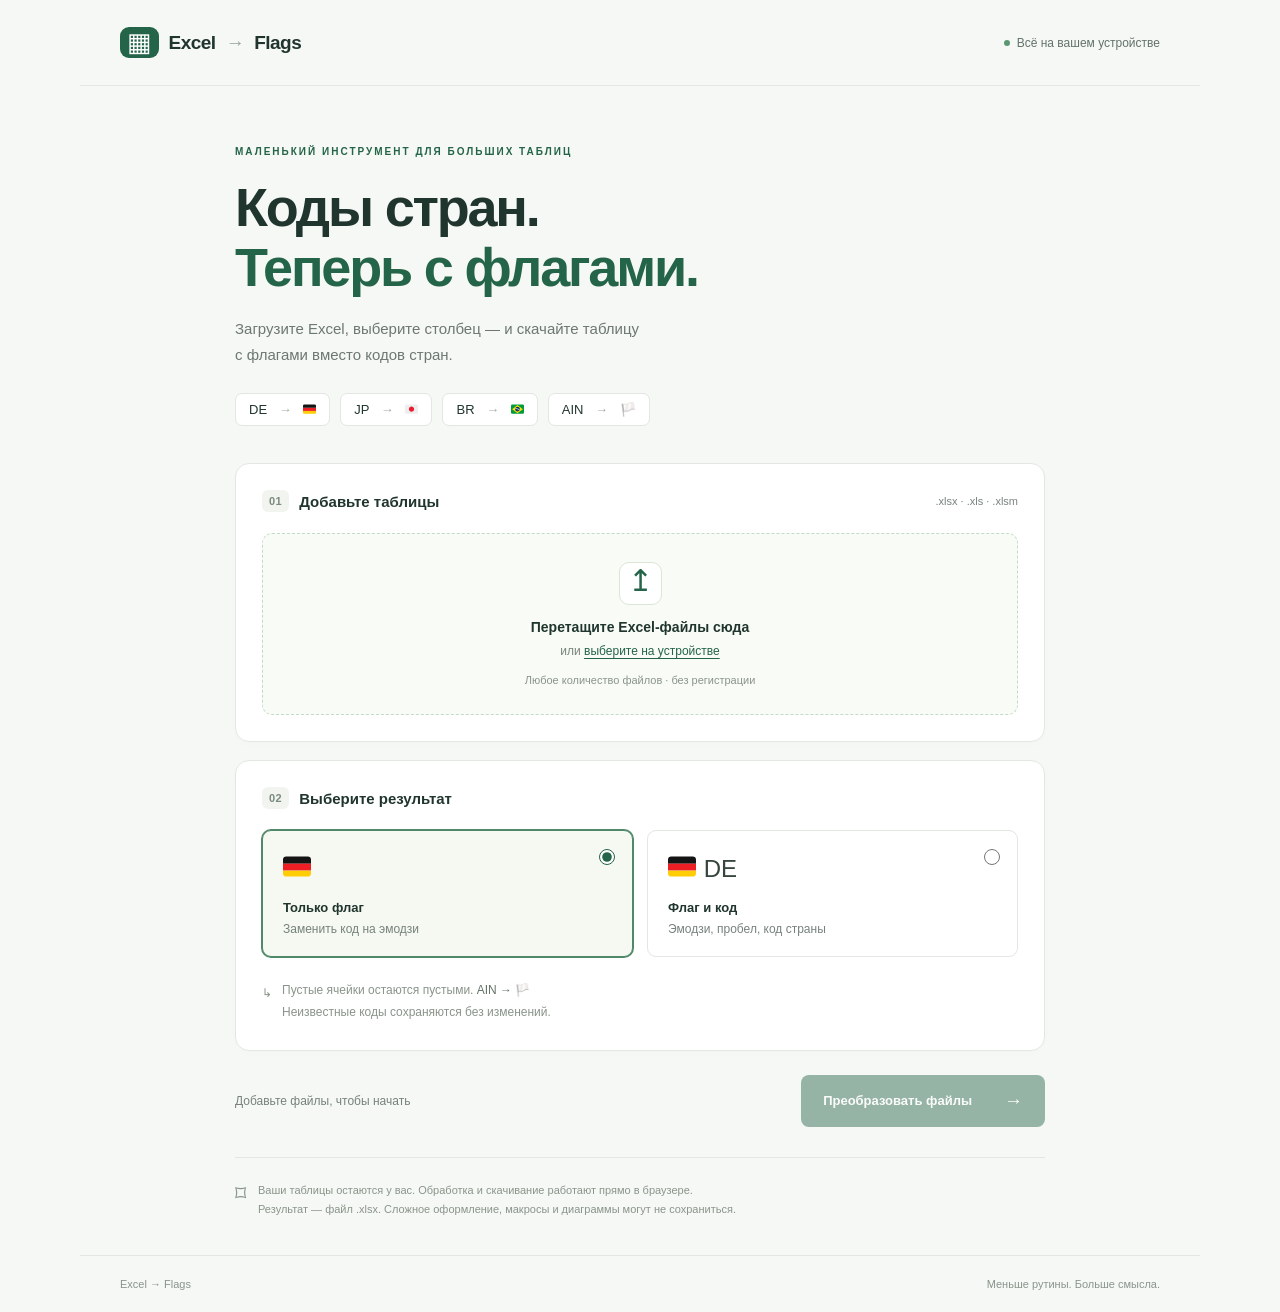
==== public/index.html @ 7eed3704 "Init" ====
<!doctype html>
<html lang="ru">
<head>
  <meta charset="utf-8">
  <meta name="viewport" content="width=device-width, initial-scale=1">
  <meta name="description" content="Замените коды стран на флаги в Excel. Бесплатно, прямо в браузере, без отправки файлов на сервер.">
  <title>Excel → Flags · Флаги в таблицах</title>
  <link rel="stylesheet" href="styles.css">
  <script defer src="vendor/xlsx.full.min.js"></script>
  <script defer src="vendor/jszip.min.js"></script>
  <script defer src="converter.js"></script>
  <script defer src="app.js"></script>
</head>
<body>
  <header class="topbar"><a class="brand" href="./"><span class="brand-icon">▦</span> Excel <span class="brand-arrow">→</span> Flags</a><span class="privacy"><span class="dot"></span> Всё на вашем устройстве</span></header>
  <main>
    <div class="intro"><div class="eyebrow">МАЛЕНЬКИЙ ИНСТРУМЕНТ ДЛЯ БОЛЬШИХ ТАБЛИЦ</div><h1>Коды стран.<br><span>Теперь с флагами.</span></h1><p>Загрузите Excel, выберите столбец — и скачайте таблицу<br class="desktop"> с флагами вместо кодов стран.</p><div class="examples"><span>DE <b>→</b> 🇩🇪</span><span>JP <b>→</b> 🇯🇵</span><span>BR <b>→</b> 🇧🇷</span><span>AIN <b>→</b> 🏳️</span></div></div>
    <section class="panel upload-panel" aria-labelledby="upload-title"><div class="section-heading"><h2 id="upload-title"><span class="step">01</span> Добавьте таблицы</h2><span class="muted">.xlsx · .xls · .xlsm</span></div><label class="dropzone" id="dropzone"><input id="file-input" type="file" multiple accept=".xlsx,.xls,.xlsm"><span class="upload-icon" aria-hidden="true">↥</span><strong>Перетащите Excel-файлы сюда</strong><span>или <span class="text-link">выберите на устройстве</span></span><small>Любое количество файлов · без регистрации</small></label><p id="notice" class="notice" role="status" aria-live="polite"></p><div id="files" class="files"></div></section>
    <section class="panel" aria-labelledby="format-title"><div class="section-heading"><h2 id="format-title"><span class="step">02</span> Выберите результат</h2></div><fieldset class="formats"><legend class="sr-only">Формат ячейки</legend><label class="format"><input type="radio" name="format" value="flag" checked><span class="format-body"><span class="format-example">🇩🇪</span><strong>Только флаг</strong><span>Заменить код на эмодзи</span></span></label><label class="format"><input type="radio" name="format" value="flag-code"><span class="format-body"><span class="format-example">🇩🇪 <span>DE</span></span><strong>Флаг и код</strong><span>Эмодзи, пробел, код страны</span></span></label></fieldset><div class="rules"><span>↳</span><p>Пустые ячейки остаются пустыми. <b>AIN → 🏳️</b><br>Неизвестные коды сохраняются без изменений.</p></div></section>
    <div class="action-row"><p id="summary">Добавьте файлы, чтобы начать</p><button class="primary" id="convert" disabled>Преобразовать файлы <span>→</span></button></div>
    <section id="results-panel" class="panel" hidden aria-labelledby="results-title"><div class="section-heading"><h2 id="results-title"><span class="step done">✓</span> Готово к скачиванию</h2><button id="download-all" class="secondary">Скачать всё ZIP</button></div><div id="results" aria-live="polite"></div></section>
    <aside class="footnote"><span aria-hidden="true">⌑</span><p>Ваши таблицы остаются у вас. Обработка и скачивание работают прямо в браузере.<br>Результат — файл .xlsx. Сложное оформление, макросы и диаграммы могут не сохраниться.</p></aside>
  </main><footer><span>Excel → Flags</span><span>Меньше рутины. Больше смысла.</span></footer>
</body>
</html>
---- public/styles.css ----
@font-face{font-family:"Country Flags";src:url("vendor/TwemojiCountryFlags.woff2") format("woff2");font-display:swap;unicode-range:U+1F1E6-1F1FF;}
:root{font-family:"Country Flags",Inter,"Segoe UI",Arial,sans-serif;color:#20352e;background:#f6f8f5;font-synthesis:none;--green:#246448;--muted:#77827c;--line:#e2e7e1}*{box-sizing:border-box}body{margin:0}button,input,select{font:inherit}button,a,input,select{touch-action:manipulation}button{cursor:pointer}button:disabled{cursor:not-allowed;opacity:.45}a{color:inherit;text-decoration:none}.topbar{max-width:1120px;margin:auto;padding:27px 40px;display:flex;align-items:center;justify-content:space-between;border-bottom:1px solid var(--line)}.brand{font-weight:750;letter-spacing:-.5px;font-size:19px;display:flex;align-items:center;gap:10px}.brand-icon{background:var(--green);color:white;border-radius:9px;font-size:26px;padding:0 7px}.brand-arrow{color:#98a59b;font-weight:400}.privacy{font-size:12px;color:#637369;display:flex;gap:7px;align-items:center}.dot{width:6px;height:6px;background:#5b9772;border-radius:50%}main{width:min(810px,100% - 40px);margin:auto}.intro{padding:60px 0 37px}.eyebrow{font-size:10px;letter-spacing:2px;font-weight:700;color:var(--green)}h1{font-size:54px;line-height:1.12;letter-spacing:-2.2px;font-weight:650;margin:20px 0 18px}h1 span{color:var(--green)}.intro p{color:#6c7870;font-size:15px;line-height:1.75}.examples{display:flex;gap:10px;margin-top:25px}.examples>span{background:#fff;border:1px solid var(--line);padding:8px 13px;border-radius:7px;font-family:"Country Flags","Segoe UI Emoji","Apple Color Emoji",sans-serif;font-size:13px}.examples b{color:#a2ada5;margin:0 8px;font-weight:400}.panel{background:#fff;border:1px solid var(--line);border-radius:14px;padding:26px;margin-bottom:18px;box-shadow:0 3px 12px #20352e03}.section-heading{display:flex;justify-content:space-between;align-items:center;gap:12px;margin-bottom:21px}h2{display:flex;align-items:center;gap:10px;font-size:15px;margin:0;font-weight:650}.step{color:#7b8b80;background:#f1f4ef;border-radius:6px;padding:5px 7px;font-size:11px;letter-spacing:.5px}.muted{font-size:11px;color:var(--muted)}.dropzone{position:relative;display:flex;align-items:center;flex-direction:column;gap:9px;padding:28px 16px;border:1.5px dashed #c7d8c9;border-radius:10px;background:#f8fbf6;cursor:pointer;transition:.15s}.dropzone:hover,.dropzone.dragover{background:#eef6ea;border-color:var(--green)}.dropzone:focus-within{outline:2px solid var(--green);outline-offset:3px}.dropzone input{position:absolute;opacity:0;width:1px;height:1px}.upload-icon{font-size:30px;color:var(--green);border:1px solid #dce6d7;background:#fff;border-radius:10px;width:43px;height:43px;text-align:center;margin-bottom:5px}.dropzone strong{font-size:14px}.dropzone>span:not(.upload-icon){font-size:12px;color:#7a857c}.text-link{color:var(--green);text-decoration:underline;text-underline-offset:3px}.dropzone small{font-size:11px;color:#8b948d;margin-top:7px}.notice:empty{display:none}.notice{font-size:13px;color:#85612c;line-height:1.5;white-space:pre-line}.formats{display:grid;grid-template-columns:1fr 1fr;gap:14px;border:0;padding:0;margin:0}.format{position:relative;cursor:pointer}.format input{position:absolute;right:15px;top:16px;accent-color:var(--green);width:16px;height:16px}.format-body{border:1px solid var(--line);border-radius:9px;padding:20px;display:flex;flex-direction:column;gap:7px}.format input:checked+.format-body{border-color:#50886a;background:#f5f9f2;box-shadow:0 0 0 1px #50886a}.format input:focus-visible+.format-body{outline:2px solid var(--green);outline-offset:3px}.format-example{font-family:"Country Flags","Segoe UI Emoji","Apple Color Emoji",sans-serif;font-size:28px;min-height:37px;margin-bottom:5px}.format-example span{font-family:"Segoe UI",sans-serif;font-size:24px;color:#36463c}.format-body strong{font-size:13px}.format-body>span:last-child{font-size:12px;color:var(--muted)}.rules{display:flex;gap:10px;color:#89948a;font-size:12px;line-height:1.8;margin-top:15px}.rules>span{padding-top:11px}.rules p{margin:8px 0 0}.rules b{color:#657369;font-weight:500}.action-row{display:flex;justify-content:space-between;align-items:center;margin:24px 0 30px;gap:15px}.action-row p{font-size:12px;color:var(--muted)}.primary{border:0;background:var(--green);color:#fff;padding:15px 22px;border-radius:8px;font-size:13px;font-weight:600;display:flex;gap:32px;align-items:center}.primary:hover:not(:disabled){background:#194e36}.primary span{font-size:19px}.secondary{border:1px solid #d3ddd3;background:#fff;color:var(--green);padding:9px 12px;border-radius:7px;font-size:12px}.secondary:hover{background:#f1f6ef}.files:empty{display:none}.file-card{border-top:1px solid var(--line);padding-top:18px;margin-top:18px}.file-heading{display:flex;gap:10px;align-items:center;margin-bottom:15px}.file-heading strong{font-size:13px;overflow-wrap:anywhere;flex:1}.file-heading small{font-size:11px;color:var(--muted)}.remove{border:0;background:transparent;color:#8b7973;font-size:20px;padding:0 7px}.file-options{display:grid;grid-template-columns:1fr 1fr;gap:14px}.field{font-size:11px;color:#718074;display:flex;flex-direction:column;gap:7px}select{width:100%;min-width:0;background:#fafbf9;color:#344d3e;border:1px solid #dbe3d8;padding:9px;border-radius:6px;font-size:12px}.header-option{display:flex;align-items:center;gap:7px;font-size:12px;margin-top:14px;color:#627365}.header-option input{accent-color:var(--green)}.preview{margin-top:13px;color:#7a857c;font-size:12px;line-height:1.7;overflow-wrap:anywhere}.preview b{font-weight:500;color:#344d3e}.result-row{padding:15px 0;border-top:1px solid var(--line);display:flex;align-items:center;gap:15px}.result-details{flex:1;min-width:0}.result-details strong{display:block;font-size:13px;overflow-wrap:anywhere}.result-details small{display:block;font-size:11px;color:#78857a;margin-top:7px;line-height:1.6;white-space:pre-line}.result-details .warning{color:#957036}.footnote{display:flex;gap:12px;align-items:flex-start;border-top:1px solid var(--line);padding:23px 0 35px;color:#8a948b}.footnote>span{font-size:22px}.footnote p{font-size:11px;line-height:1.8;margin:0}footer{max-width:1120px;margin:auto;padding:22px 40px;border-top:1px solid var(--line);display:flex;justify-content:space-between;font-size:11px;color:#8a948b}.sr-only{position:absolute;width:1px;height:1px;overflow:hidden;clip:rect(0,0,0,0)}:focus-visible{outline:2px solid #3c8059;outline-offset:3px}[hidden]{display:none!important}@media(max-width:600px){.topbar{padding:20px}.privacy{font-size:0}.privacy .dot{width:8px;height:8px}.intro{padding-top:38px}h1{font-size:43px}.eyebrow{font-size:8px;letter-spacing:1.5px}.panel{padding:18px}.section-heading>.muted{font-size:9px}.formats{gap:10px}.format-body{padding:16px 12px}.format-body>span:last-child{font-size:11px}.examples{gap:5px;flex-wrap:wrap}.examples>span{padding:7px 10px}.action-row{align-items:stretch;flex-direction:column}.primary{justify-content:center}.action-row p{margin:0}.file-options{grid-template-columns:1fr}.result-row{flex-wrap:wrap}footer{padding:20px;font-size:10px}.desktop{display:none}}
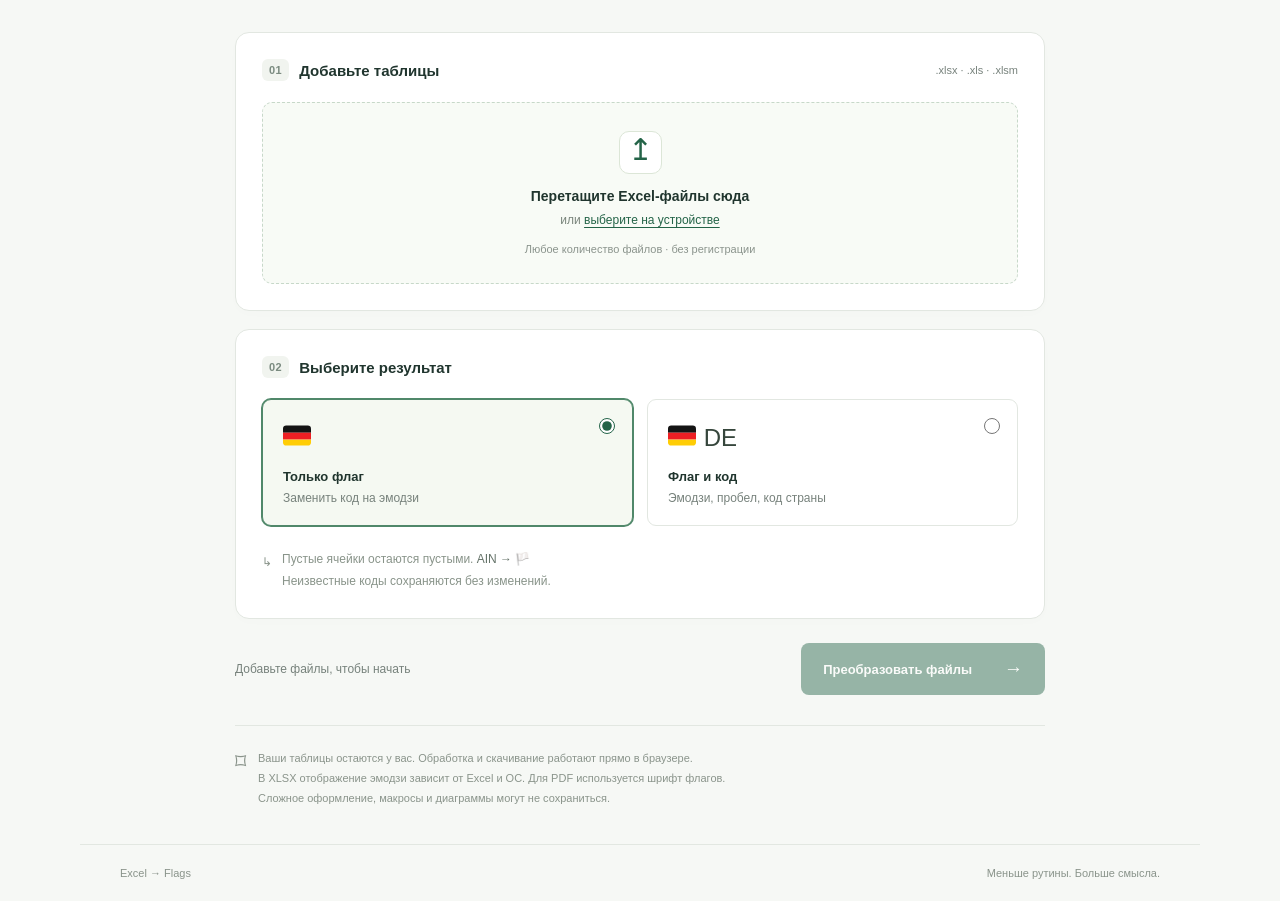
==== commit 25113727: "Small changes" ====
--- a/public/index.html
+++ b/public/index.html
@@ -9,17 +9,16 @@
   <script defer src="vendor/xlsx.full.min.js"></script>
   <script defer src="vendor/jszip.min.js"></script>
   <script defer src="converter.js"></script>
+  <script defer src="pdf-export.js"></script>
   <script defer src="app.js"></script>
 </head>
 <body>
-  <header class="topbar"><a class="brand" href="./"><span class="brand-icon">▦</span> Excel <span class="brand-arrow">→</span> Flags</a><span class="privacy"><span class="dot"></span> Всё на вашем устройстве</span></header>
   <main>
-    <div class="intro"><div class="eyebrow">МАЛЕНЬКИЙ ИНСТРУМЕНТ ДЛЯ БОЛЬШИХ ТАБЛИЦ</div><h1>Коды стран.<br><span>Теперь с флагами.</span></h1><p>Загрузите Excel, выберите столбец — и скачайте таблицу<br class="desktop"> с флагами вместо кодов стран.</p><div class="examples"><span>DE <b>→</b> 🇩🇪</span><span>JP <b>→</b> 🇯🇵</span><span>BR <b>→</b> 🇧🇷</span><span>AIN <b>→</b> 🏳️</span></div></div>
     <section class="panel upload-panel" aria-labelledby="upload-title"><div class="section-heading"><h2 id="upload-title"><span class="step">01</span> Добавьте таблицы</h2><span class="muted">.xlsx · .xls · .xlsm</span></div><label class="dropzone" id="dropzone"><input id="file-input" type="file" multiple accept=".xlsx,.xls,.xlsm"><span class="upload-icon" aria-hidden="true">↥</span><strong>Перетащите Excel-файлы сюда</strong><span>или <span class="text-link">выберите на устройстве</span></span><small>Любое количество файлов · без регистрации</small></label><p id="notice" class="notice" role="status" aria-live="polite"></p><div id="files" class="files"></div></section>
     <section class="panel" aria-labelledby="format-title"><div class="section-heading"><h2 id="format-title"><span class="step">02</span> Выберите результат</h2></div><fieldset class="formats"><legend class="sr-only">Формат ячейки</legend><label class="format"><input type="radio" name="format" value="flag" checked><span class="format-body"><span class="format-example">🇩🇪</span><strong>Только флаг</strong><span>Заменить код на эмодзи</span></span></label><label class="format"><input type="radio" name="format" value="flag-code"><span class="format-body"><span class="format-example">🇩🇪 <span>DE</span></span><strong>Флаг и код</strong><span>Эмодзи, пробел, код страны</span></span></label></fieldset><div class="rules"><span>↳</span><p>Пустые ячейки остаются пустыми. <b>AIN → 🏳️</b><br>Неизвестные коды сохраняются без изменений.</p></div></section>
     <div class="action-row"><p id="summary">Добавьте файлы, чтобы начать</p><button class="primary" id="convert" disabled>Преобразовать файлы <span>→</span></button></div>
-    <section id="results-panel" class="panel" hidden aria-labelledby="results-title"><div class="section-heading"><h2 id="results-title"><span class="step done">✓</span> Готово к скачиванию</h2><button id="download-all" class="secondary">Скачать всё ZIP</button></div><div id="results" aria-live="polite"></div></section>
-    <aside class="footnote"><span aria-hidden="true">⌑</span><p>Ваши таблицы остаются у вас. Обработка и скачивание работают прямо в браузере.<br>Результат — файл .xlsx. Сложное оформление, макросы и диаграммы могут не сохраниться.</p></aside>
+    <section id="results-panel" class="panel" hidden aria-labelledby="results-title"><div class="section-heading"><h2 id="results-title"><span class="step done">✓</span> Готово к скачиванию</h2><button id="download-all" class="secondary">Скачать всё ZIP</button></div><p class="pdf-help">PDF: нажмите «Сохранить PDF», затем выберите «Сохранить как PDF» в окне печати. Экспортируется выбранный лист с эмодзи-флагами.</p><div id="results" aria-live="polite"></div></section>
+    <aside class="footnote"><span aria-hidden="true">⌑</span><p>Ваши таблицы остаются у вас. Обработка и скачивание работают прямо в браузере.<br>В XLSX отображение эмодзи зависит от Excel и ОС. Для PDF используется шрифт флагов.<br>Сложное оформление, макросы и диаграммы могут не сохраниться.</p></aside>
   </main><footer><span>Excel → Flags</span><span>Меньше рутины. Больше смысла.</span></footer>
 </body>
 </html>
--- a/public/styles.css
+++ b/public/styles.css
@@ -1,2 +1,4 @@
 @font-face{font-family:"Country Flags";src:url("vendor/TwemojiCountryFlags.woff2") format("woff2");font-display:swap;unicode-range:U+1F1E6-1F1FF;}
 :root{font-family:"Country Flags",Inter,"Segoe UI",Arial,sans-serif;color:#20352e;background:#f6f8f5;font-synthesis:none;--green:#246448;--muted:#77827c;--line:#e2e7e1}*{box-sizing:border-box}body{margin:0}button,input,select{font:inherit}button,a,input,select{touch-action:manipulation}button{cursor:pointer}button:disabled{cursor:not-allowed;opacity:.45}a{color:inherit;text-decoration:none}.topbar{max-width:1120px;margin:auto;padding:27px 40px;display:flex;align-items:center;justify-content:space-between;border-bottom:1px solid var(--line)}.brand{font-weight:750;letter-spacing:-.5px;font-size:19px;display:flex;align-items:center;gap:10px}.brand-icon{background:var(--green);color:white;border-radius:9px;font-size:26px;padding:0 7px}.brand-arrow{color:#98a59b;font-weight:400}.privacy{font-size:12px;color:#637369;display:flex;gap:7px;align-items:center}.dot{width:6px;height:6px;background:#5b9772;border-radius:50%}main{width:min(810px,100% - 40px);margin:auto}.intro{padding:60px 0 37px}.eyebrow{font-size:10px;letter-spacing:2px;font-weight:700;color:var(--green)}h1{font-size:54px;line-height:1.12;letter-spacing:-2.2px;font-weight:650;margin:20px 0 18px}h1 span{color:var(--green)}.intro p{color:#6c7870;font-size:15px;line-height:1.75}.examples{display:flex;gap:10px;margin-top:25px}.examples>span{background:#fff;border:1px solid var(--line);padding:8px 13px;border-radius:7px;font-family:"Country Flags","Segoe UI Emoji","Apple Color Emoji",sans-serif;font-size:13px}.examples b{color:#a2ada5;margin:0 8px;font-weight:400}.panel{background:#fff;border:1px solid var(--line);border-radius:14px;padding:26px;margin-bottom:18px;box-shadow:0 3px 12px #20352e03}.section-heading{display:flex;justify-content:space-between;align-items:center;gap:12px;margin-bottom:21px}h2{display:flex;align-items:center;gap:10px;font-size:15px;margin:0;font-weight:650}.step{color:#7b8b80;background:#f1f4ef;border-radius:6px;padding:5px 7px;font-size:11px;letter-spacing:.5px}.muted{font-size:11px;color:var(--muted)}.dropzone{position:relative;display:flex;align-items:center;flex-direction:column;gap:9px;padding:28px 16px;border:1.5px dashed #c7d8c9;border-radius:10px;background:#f8fbf6;cursor:pointer;transition:.15s}.dropzone:hover,.dropzone.dragover{background:#eef6ea;border-color:var(--green)}.dropzone:focus-within{outline:2px solid var(--green);outline-offset:3px}.dropzone input{position:absolute;opacity:0;width:1px;height:1px}.upload-icon{font-size:30px;color:var(--green);border:1px solid #dce6d7;background:#fff;border-radius:10px;width:43px;height:43px;text-align:center;margin-bottom:5px}.dropzone strong{font-size:14px}.dropzone>span:not(.upload-icon){font-size:12px;color:#7a857c}.text-link{color:var(--green);text-decoration:underline;text-underline-offset:3px}.dropzone small{font-size:11px;color:#8b948d;margin-top:7px}.notice:empty{display:none}.notice{font-size:13px;color:#85612c;line-height:1.5;white-space:pre-line}.formats{display:grid;grid-template-columns:1fr 1fr;gap:14px;border:0;padding:0;margin:0}.format{position:relative;cursor:pointer}.format input{position:absolute;right:15px;top:16px;accent-color:var(--green);width:16px;height:16px}.format-body{border:1px solid var(--line);border-radius:9px;padding:20px;display:flex;flex-direction:column;gap:7px}.format input:checked+.format-body{border-color:#50886a;background:#f5f9f2;box-shadow:0 0 0 1px #50886a}.format input:focus-visible+.format-body{outline:2px solid var(--green);outline-offset:3px}.format-example{font-family:"Country Flags","Segoe UI Emoji","Apple Color Emoji",sans-serif;font-size:28px;min-height:37px;margin-bottom:5px}.format-example span{font-family:"Segoe UI",sans-serif;font-size:24px;color:#36463c}.format-body strong{font-size:13px}.format-body>span:last-child{font-size:12px;color:var(--muted)}.rules{display:flex;gap:10px;color:#89948a;font-size:12px;line-height:1.8;margin-top:15px}.rules>span{padding-top:11px}.rules p{margin:8px 0 0}.rules b{color:#657369;font-weight:500}.action-row{display:flex;justify-content:space-between;align-items:center;margin:24px 0 30px;gap:15px}.action-row p{font-size:12px;color:var(--muted)}.primary{border:0;background:var(--green);color:#fff;padding:15px 22px;border-radius:8px;font-size:13px;font-weight:600;display:flex;gap:32px;align-items:center}.primary:hover:not(:disabled){background:#194e36}.primary span{font-size:19px}.secondary{border:1px solid #d3ddd3;background:#fff;color:var(--green);padding:9px 12px;border-radius:7px;font-size:12px}.secondary:hover{background:#f1f6ef}.files:empty{display:none}.file-card{border-top:1px solid var(--line);padding-top:18px;margin-top:18px}.file-heading{display:flex;gap:10px;align-items:center;margin-bottom:15px}.file-heading strong{font-size:13px;overflow-wrap:anywhere;flex:1}.file-heading small{font-size:11px;color:var(--muted)}.remove{border:0;background:transparent;color:#8b7973;font-size:20px;padding:0 7px}.file-options{display:grid;grid-template-columns:1fr 1fr;gap:14px}.field{font-size:11px;color:#718074;display:flex;flex-direction:column;gap:7px}select{width:100%;min-width:0;background:#fafbf9;color:#344d3e;border:1px solid #dbe3d8;padding:9px;border-radius:6px;font-size:12px}.header-option{display:flex;align-items:center;gap:7px;font-size:12px;margin-top:14px;color:#627365}.header-option input{accent-color:var(--green)}.preview{margin-top:13px;color:#7a857c;font-size:12px;line-height:1.7;overflow-wrap:anywhere}.preview b{font-weight:500;color:#344d3e}.result-row{padding:15px 0;border-top:1px solid var(--line);display:flex;align-items:center;gap:15px}.result-details{flex:1;min-width:0}.result-details strong{display:block;font-size:13px;overflow-wrap:anywhere}.result-details small{display:block;font-size:11px;color:#78857a;margin-top:7px;line-height:1.6;white-space:pre-line}.result-details .warning{color:#957036}.footnote{display:flex;gap:12px;align-items:flex-start;border-top:1px solid var(--line);padding:23px 0 35px;color:#8a948b}.footnote>span{font-size:22px}.footnote p{font-size:11px;line-height:1.8;margin:0}footer{max-width:1120px;margin:auto;padding:22px 40px;border-top:1px solid var(--line);display:flex;justify-content:space-between;font-size:11px;color:#8a948b}.sr-only{position:absolute;width:1px;height:1px;overflow:hidden;clip:rect(0,0,0,0)}:focus-visible{outline:2px solid #3c8059;outline-offset:3px}[hidden]{display:none!important}@media(max-width:600px){.topbar{padding:20px}.privacy{font-size:0}.privacy .dot{width:8px;height:8px}.intro{padding-top:38px}h1{font-size:43px}.eyebrow{font-size:8px;letter-spacing:1.5px}.panel{padding:18px}.section-heading>.muted{font-size:9px}.formats{gap:10px}.format-body{padding:16px 12px}.format-body>span:last-child{font-size:11px}.examples{gap:5px;flex-wrap:wrap}.examples>span{padding:7px 10px}.action-row{align-items:stretch;flex-direction:column}.primary{justify-content:center}.action-row p{margin:0}.file-options{grid-template-columns:1fr}.result-row{flex-wrap:wrap}footer{padding:20px;font-size:10px}.desktop{display:none}}
+
+main{padding-top:32px}.pdf-help{font-size:12px;line-height:1.7;color:#718074;margin:0 0 18px}.result-actions{display:flex;flex-wrap:wrap;gap:8px}.result-actions .secondary{white-space:nowrap}@media(max-width:600px){main{padding-top:20px}.result-details{flex-basis:100%}.result-actions{width:100%}.result-actions .secondary{flex:1}.section-heading{flex-wrap:wrap}}
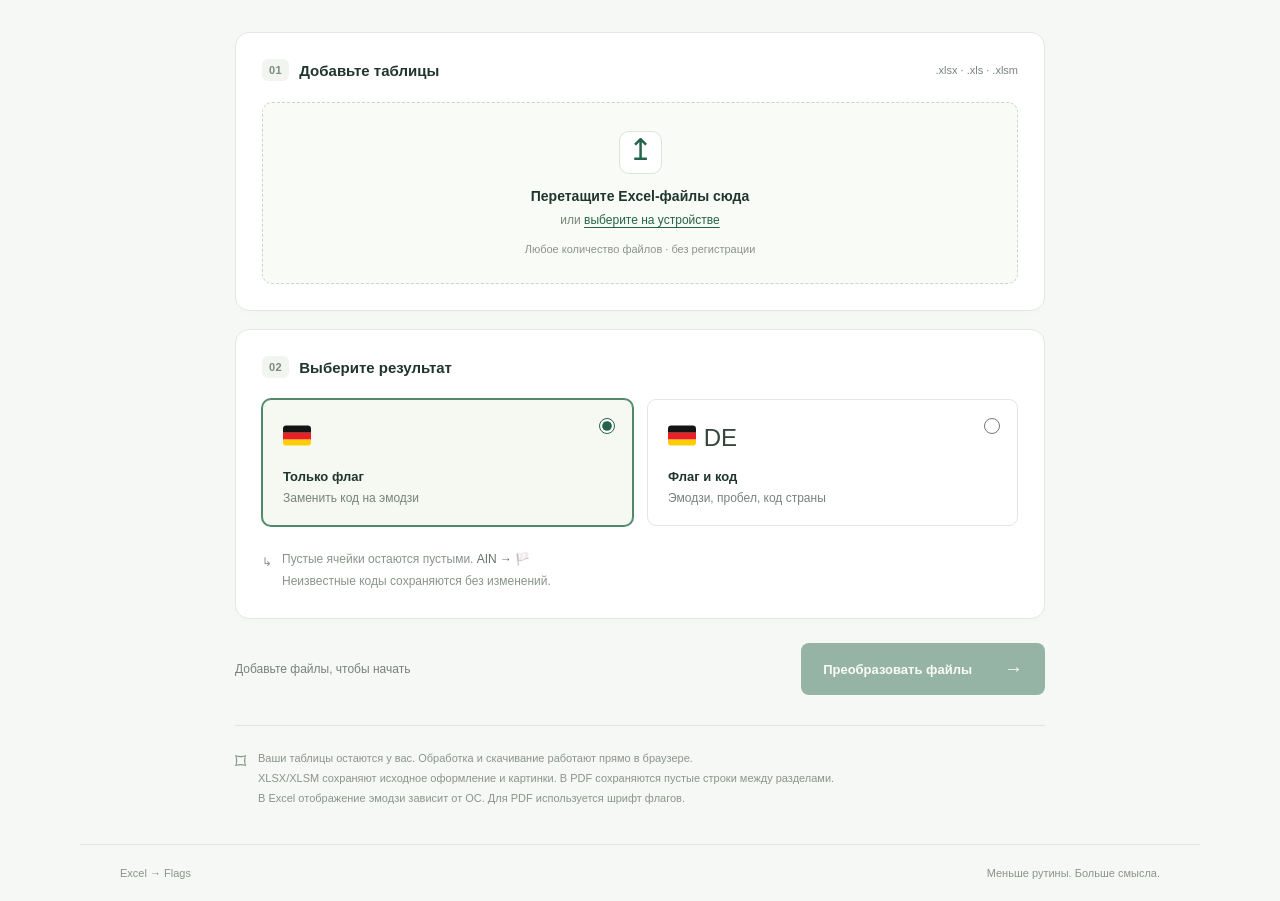
==== commit 5779f2ab: "Fixes" ====
--- a/public/index.html
+++ b/public/index.html
@@ -9,6 +9,7 @@
   <script defer src="vendor/xlsx.full.min.js"></script>
   <script defer src="vendor/jszip.min.js"></script>
   <script defer src="converter.js"></script>
+  <script defer src="workbook-package.js"></script>
   <script defer src="pdf-export.js"></script>
   <script defer src="app.js"></script>
 </head>
@@ -18,7 +19,7 @@
     <section class="panel" aria-labelledby="format-title"><div class="section-heading"><h2 id="format-title"><span class="step">02</span> Выберите результат</h2></div><fieldset class="formats"><legend class="sr-only">Формат ячейки</legend><label class="format"><input type="radio" name="format" value="flag" checked><span class="format-body"><span class="format-example">🇩🇪</span><strong>Только флаг</strong><span>Заменить код на эмодзи</span></span></label><label class="format"><input type="radio" name="format" value="flag-code"><span class="format-body"><span class="format-example">🇩🇪 <span>DE</span></span><strong>Флаг и код</strong><span>Эмодзи, пробел, код страны</span></span></label></fieldset><div class="rules"><span>↳</span><p>Пустые ячейки остаются пустыми. <b>AIN → 🏳️</b><br>Неизвестные коды сохраняются без изменений.</p></div></section>
     <div class="action-row"><p id="summary">Добавьте файлы, чтобы начать</p><button class="primary" id="convert" disabled>Преобразовать файлы <span>→</span></button></div>
     <section id="results-panel" class="panel" hidden aria-labelledby="results-title"><div class="section-heading"><h2 id="results-title"><span class="step done">✓</span> Готово к скачиванию</h2><button id="download-all" class="secondary">Скачать всё ZIP</button></div><p class="pdf-help">PDF: нажмите «Сохранить PDF», затем выберите «Сохранить как PDF» в окне печати. Экспортируется выбранный лист с эмодзи-флагами.</p><div id="results" aria-live="polite"></div></section>
-    <aside class="footnote"><span aria-hidden="true">⌑</span><p>Ваши таблицы остаются у вас. Обработка и скачивание работают прямо в браузере.<br>В XLSX отображение эмодзи зависит от Excel и ОС. Для PDF используется шрифт флагов.<br>Сложное оформление, макросы и диаграммы могут не сохраниться.</p></aside>
+    <aside class="footnote"><span aria-hidden="true">⌑</span><p>Ваши таблицы остаются у вас. Обработка и скачивание работают прямо в браузере.<br>XLSX/XLSM сохраняют исходное оформление и картинки. В PDF сохраняются пустые строки между разделами.<br>В Excel отображение эмодзи зависит от ОС. Для PDF используется шрифт флагов.</p></aside>
   </main><footer><span>Excel → Flags</span><span>Меньше рутины. Больше смысла.</span></footer>
 </body>
 </html>
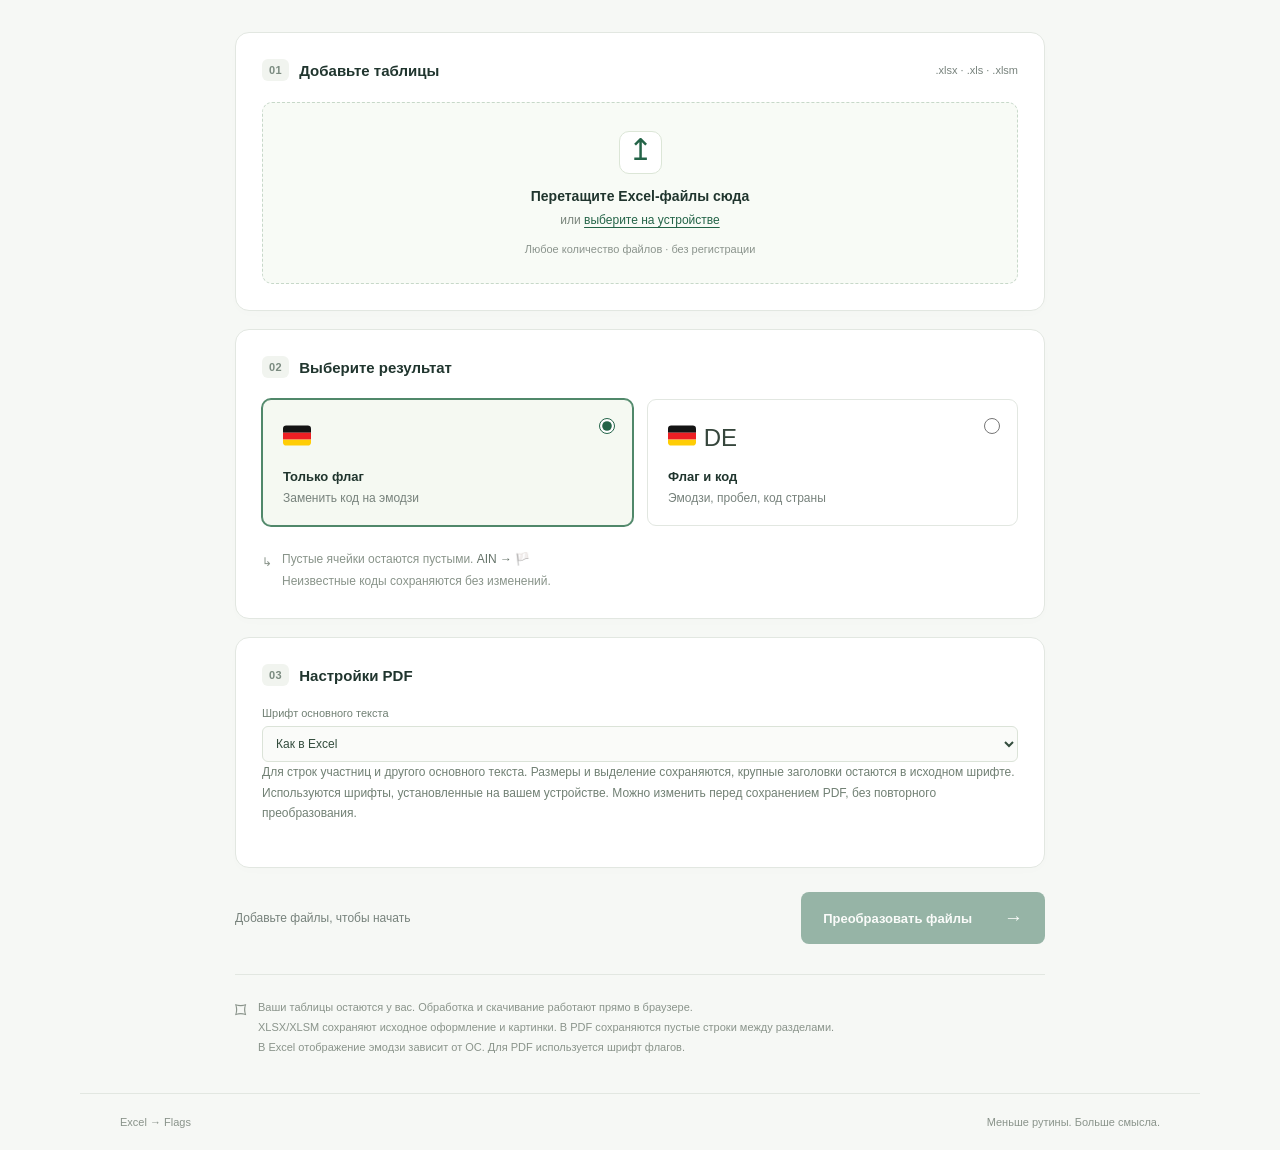
==== commit 5fe70d22: "More settings" ====
--- a/public/index.html
+++ b/public/index.html
@@ -17,6 +17,20 @@
   <main>
     <section class="panel upload-panel" aria-labelledby="upload-title"><div class="section-heading"><h2 id="upload-title"><span class="step">01</span> Добавьте таблицы</h2><span class="muted">.xlsx · .xls · .xlsm</span></div><label class="dropzone" id="dropzone"><input id="file-input" type="file" multiple accept=".xlsx,.xls,.xlsm"><span class="upload-icon" aria-hidden="true">↥</span><strong>Перетащите Excel-файлы сюда</strong><span>или <span class="text-link">выберите на устройстве</span></span><small>Любое количество файлов · без регистрации</small></label><p id="notice" class="notice" role="status" aria-live="polite"></p><div id="files" class="files"></div></section>
     <section class="panel" aria-labelledby="format-title"><div class="section-heading"><h2 id="format-title"><span class="step">02</span> Выберите результат</h2></div><fieldset class="formats"><legend class="sr-only">Формат ячейки</legend><label class="format"><input type="radio" name="format" value="flag" checked><span class="format-body"><span class="format-example">🇩🇪</span><strong>Только флаг</strong><span>Заменить код на эмодзи</span></span></label><label class="format"><input type="radio" name="format" value="flag-code"><span class="format-body"><span class="format-example">🇩🇪 <span>DE</span></span><strong>Флаг и код</strong><span>Эмодзи, пробел, код страны</span></span></label></fieldset><div class="rules"><span>↳</span><p>Пустые ячейки остаются пустыми. <b>AIN → 🏳️</b><br>Неизвестные коды сохраняются без изменений.</p></div></section>
+    <section class="panel" aria-labelledby="pdf-settings-title">
+      <div class="section-heading"><h2 id="pdf-settings-title"><span class="step">03</span> Настройки PDF</h2></div>
+      <label class="field" for="pdf-font">Шрифт основного текста
+        <select id="pdf-font" aria-describedby="pdf-font-help">
+          <option value="">Как в Excel</option>
+          <option value="Arial">Arial</option>
+          <option value="Calibri">Calibri</option>
+          <option value="Segoe UI">Segoe UI</option>
+          <option value="Times New Roman">Times New Roman</option>
+          <option value="Verdana">Verdana</option>
+        </select>
+      </label>
+      <p id="pdf-font-help" class="pdf-help">Для строк участниц и другого основного текста. Размеры и выделение сохраняются, крупные заголовки остаются в исходном шрифте. Используются шрифты, установленные на вашем устройстве. Можно изменить перед сохранением PDF, без повторного преобразования.</p>
+    </section>
     <div class="action-row"><p id="summary">Добавьте файлы, чтобы начать</p><button class="primary" id="convert" disabled>Преобразовать файлы <span>→</span></button></div>
     <section id="results-panel" class="panel" hidden aria-labelledby="results-title"><div class="section-heading"><h2 id="results-title"><span class="step done">✓</span> Готово к скачиванию</h2><button id="download-all" class="secondary">Скачать всё ZIP</button></div><p class="pdf-help">PDF: нажмите «Сохранить PDF», затем выберите «Сохранить как PDF» в окне печати. Экспортируется выбранный лист с эмодзи-флагами.</p><div id="results" aria-live="polite"></div></section>
     <aside class="footnote"><span aria-hidden="true">⌑</span><p>Ваши таблицы остаются у вас. Обработка и скачивание работают прямо в браузере.<br>XLSX/XLSM сохраняют исходное оформление и картинки. В PDF сохраняются пустые строки между разделами.<br>В Excel отображение эмодзи зависит от ОС. Для PDF используется шрифт флагов.</p></aside>
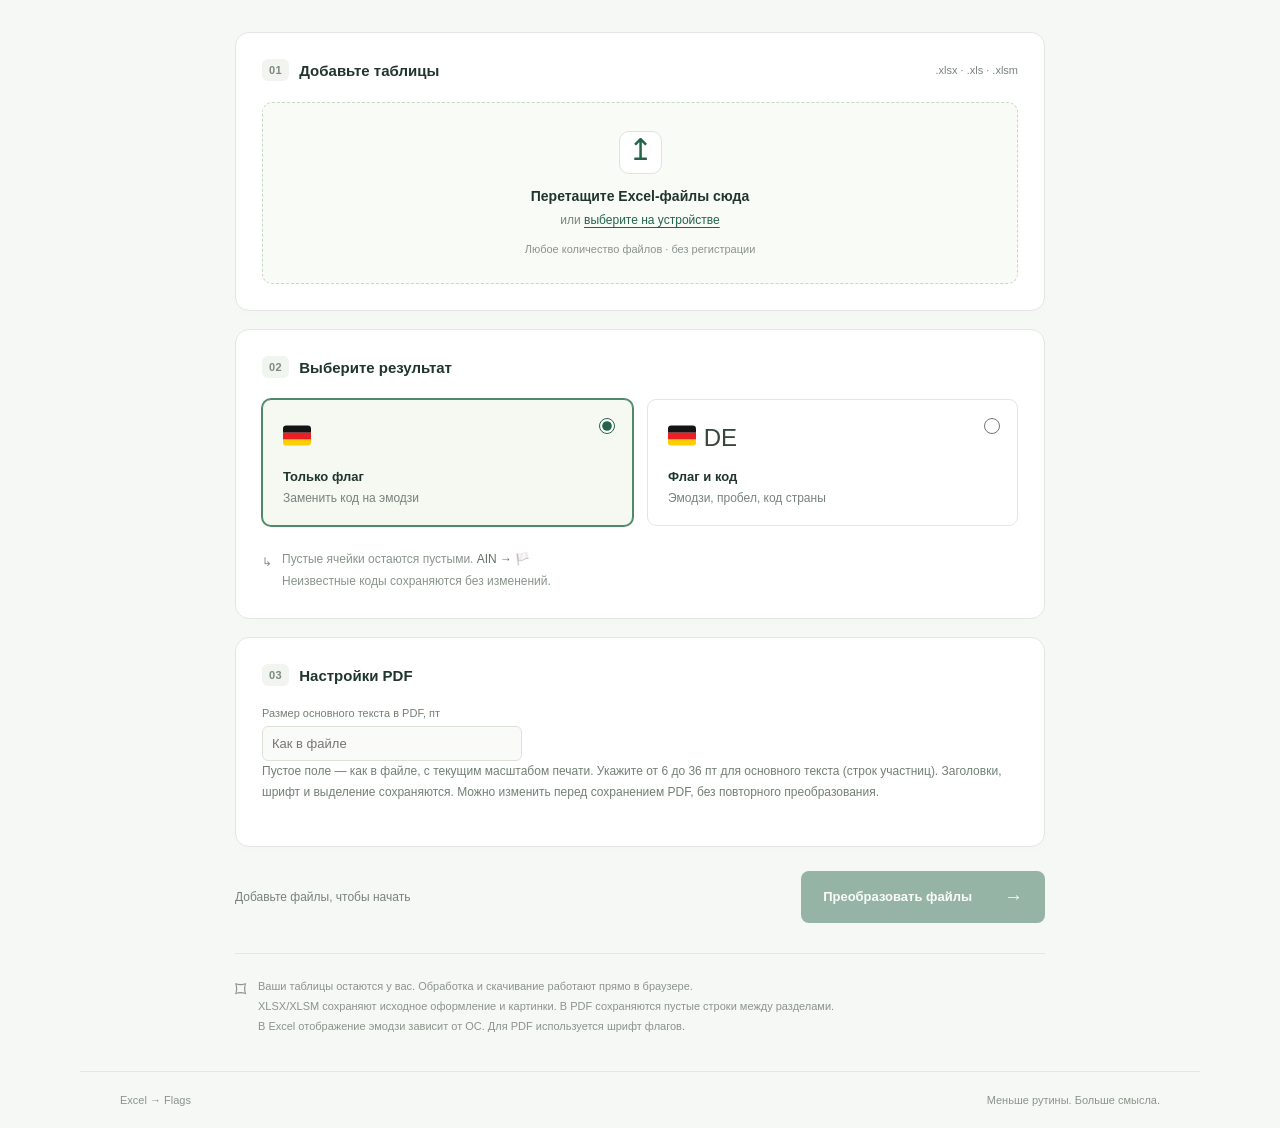
==== commit a8921b66: "Fixes" ====
--- a/public/index.html
+++ b/public/index.html
@@ -19,17 +19,10 @@
     <section class="panel" aria-labelledby="format-title"><div class="section-heading"><h2 id="format-title"><span class="step">02</span> Выберите результат</h2></div><fieldset class="formats"><legend class="sr-only">Формат ячейки</legend><label class="format"><input type="radio" name="format" value="flag" checked><span class="format-body"><span class="format-example">🇩🇪</span><strong>Только флаг</strong><span>Заменить код на эмодзи</span></span></label><label class="format"><input type="radio" name="format" value="flag-code"><span class="format-body"><span class="format-example">🇩🇪 <span>DE</span></span><strong>Флаг и код</strong><span>Эмодзи, пробел, код страны</span></span></label></fieldset><div class="rules"><span>↳</span><p>Пустые ячейки остаются пустыми. <b>AIN → 🏳️</b><br>Неизвестные коды сохраняются без изменений.</p></div></section>
     <section class="panel" aria-labelledby="pdf-settings-title">
       <div class="section-heading"><h2 id="pdf-settings-title"><span class="step">03</span> Настройки PDF</h2></div>
-      <label class="field" for="pdf-font">Шрифт основного текста
-        <select id="pdf-font" aria-describedby="pdf-font-help">
-          <option value="">Как в Excel</option>
-          <option value="Arial">Arial</option>
-          <option value="Calibri">Calibri</option>
-          <option value="Segoe UI">Segoe UI</option>
-          <option value="Times New Roman">Times New Roman</option>
-          <option value="Verdana">Verdana</option>
-        </select>
+      <label class="field" for="pdf-size">Размер основного текста в PDF, пт
+        <input id="pdf-size" type="number" min="6" max="36" step="0.5" placeholder="Как в файле" aria-describedby="pdf-size-help">
       </label>
-      <p id="pdf-font-help" class="pdf-help">Для строк участниц и другого основного текста. Размеры и выделение сохраняются, крупные заголовки остаются в исходном шрифте. Используются шрифты, установленные на вашем устройстве. Можно изменить перед сохранением PDF, без повторного преобразования.</p>
+      <p id="pdf-size-help" class="pdf-help">Пустое поле — как в файле, с текущим масштабом печати. Укажите от 6 до 36 пт для основного текста (строк участниц). Заголовки, шрифт и выделение сохраняются. Можно изменить перед сохранением PDF, без повторного преобразования.</p>
     </section>
     <div class="action-row"><p id="summary">Добавьте файлы, чтобы начать</p><button class="primary" id="convert" disabled>Преобразовать файлы <span>→</span></button></div>
     <section id="results-panel" class="panel" hidden aria-labelledby="results-title"><div class="section-heading"><h2 id="results-title"><span class="step done">✓</span> Готово к скачиванию</h2><button id="download-all" class="secondary">Скачать всё ZIP</button></div><p class="pdf-help">PDF: нажмите «Сохранить PDF», затем выберите «Сохранить как PDF» в окне печати. Экспортируется выбранный лист с эмодзи-флагами.</p><div id="results" aria-live="polite"></div></section>
--- a/public/styles.css
+++ b/public/styles.css
@@ -1,4 +1,5 @@
 @font-face{font-family:"Country Flags";src:url("vendor/TwemojiCountryFlags.woff2") format("woff2");font-display:swap;unicode-range:U+1F1E6-1F1FF;}
 :root{font-family:"Country Flags",Inter,"Segoe UI",Arial,sans-serif;color:#20352e;background:#f6f8f5;font-synthesis:none;--green:#246448;--muted:#77827c;--line:#e2e7e1}*{box-sizing:border-box}body{margin:0}button,input,select{font:inherit}button,a,input,select{touch-action:manipulation}button{cursor:pointer}button:disabled{cursor:not-allowed;opacity:.45}a{color:inherit;text-decoration:none}.topbar{max-width:1120px;margin:auto;padding:27px 40px;display:flex;align-items:center;justify-content:space-between;border-bottom:1px solid var(--line)}.brand{font-weight:750;letter-spacing:-.5px;font-size:19px;display:flex;align-items:center;gap:10px}.brand-icon{background:var(--green);color:white;border-radius:9px;font-size:26px;padding:0 7px}.brand-arrow{color:#98a59b;font-weight:400}.privacy{font-size:12px;color:#637369;display:flex;gap:7px;align-items:center}.dot{width:6px;height:6px;background:#5b9772;border-radius:50%}main{width:min(810px,100% - 40px);margin:auto}.intro{padding:60px 0 37px}.eyebrow{font-size:10px;letter-spacing:2px;font-weight:700;color:var(--green)}h1{font-size:54px;line-height:1.12;letter-spacing:-2.2px;font-weight:650;margin:20px 0 18px}h1 span{color:var(--green)}.intro p{color:#6c7870;font-size:15px;line-height:1.75}.examples{display:flex;gap:10px;margin-top:25px}.examples>span{background:#fff;border:1px solid var(--line);padding:8px 13px;border-radius:7px;font-family:"Country Flags","Segoe UI Emoji","Apple Color Emoji",sans-serif;font-size:13px}.examples b{color:#a2ada5;margin:0 8px;font-weight:400}.panel{background:#fff;border:1px solid var(--line);border-radius:14px;padding:26px;margin-bottom:18px;box-shadow:0 3px 12px #20352e03}.section-heading{display:flex;justify-content:space-between;align-items:center;gap:12px;margin-bottom:21px}h2{display:flex;align-items:center;gap:10px;font-size:15px;margin:0;font-weight:650}.step{color:#7b8b80;background:#f1f4ef;border-radius:6px;padding:5px 7px;font-size:11px;letter-spacing:.5px}.muted{font-size:11px;color:var(--muted)}.dropzone{position:relative;display:flex;align-items:center;flex-direction:column;gap:9px;padding:28px 16px;border:1.5px dashed #c7d8c9;border-radius:10px;background:#f8fbf6;cursor:pointer;transition:.15s}.dropzone:hover,.dropzone.dragover{background:#eef6ea;border-color:var(--green)}.dropzone:focus-within{outline:2px solid var(--green);outline-offset:3px}.dropzone input{position:absolute;opacity:0;width:1px;height:1px}.upload-icon{font-size:30px;color:var(--green);border:1px solid #dce6d7;background:#fff;border-radius:10px;width:43px;height:43px;text-align:center;margin-bottom:5px}.dropzone strong{font-size:14px}.dropzone>span:not(.upload-icon){font-size:12px;color:#7a857c}.text-link{color:var(--green);text-decoration:underline;text-underline-offset:3px}.dropzone small{font-size:11px;color:#8b948d;margin-top:7px}.notice:empty{display:none}.notice{font-size:13px;color:#85612c;line-height:1.5;white-space:pre-line}.formats{display:grid;grid-template-columns:1fr 1fr;gap:14px;border:0;padding:0;margin:0}.format{position:relative;cursor:pointer}.format input{position:absolute;right:15px;top:16px;accent-color:var(--green);width:16px;height:16px}.format-body{border:1px solid var(--line);border-radius:9px;padding:20px;display:flex;flex-direction:column;gap:7px}.format input:checked+.format-body{border-color:#50886a;background:#f5f9f2;box-shadow:0 0 0 1px #50886a}.format input:focus-visible+.format-body{outline:2px solid var(--green);outline-offset:3px}.format-example{font-family:"Country Flags","Segoe UI Emoji","Apple Color Emoji",sans-serif;font-size:28px;min-height:37px;margin-bottom:5px}.format-example span{font-family:"Segoe UI",sans-serif;font-size:24px;color:#36463c}.format-body strong{font-size:13px}.format-body>span:last-child{font-size:12px;color:var(--muted)}.rules{display:flex;gap:10px;color:#89948a;font-size:12px;line-height:1.8;margin-top:15px}.rules>span{padding-top:11px}.rules p{margin:8px 0 0}.rules b{color:#657369;font-weight:500}.action-row{display:flex;justify-content:space-between;align-items:center;margin:24px 0 30px;gap:15px}.action-row p{font-size:12px;color:var(--muted)}.primary{border:0;background:var(--green);color:#fff;padding:15px 22px;border-radius:8px;font-size:13px;font-weight:600;display:flex;gap:32px;align-items:center}.primary:hover:not(:disabled){background:#194e36}.primary span{font-size:19px}.secondary{border:1px solid #d3ddd3;background:#fff;color:var(--green);padding:9px 12px;border-radius:7px;font-size:12px}.secondary:hover{background:#f1f6ef}.files:empty{display:none}.file-card{border-top:1px solid var(--line);padding-top:18px;margin-top:18px}.file-heading{display:flex;gap:10px;align-items:center;margin-bottom:15px}.file-heading strong{font-size:13px;overflow-wrap:anywhere;flex:1}.file-heading small{font-size:11px;color:var(--muted)}.remove{border:0;background:transparent;color:#8b7973;font-size:20px;padding:0 7px}.file-options{display:grid;grid-template-columns:1fr 1fr;gap:14px}.field{font-size:11px;color:#718074;display:flex;flex-direction:column;gap:7px}select{width:100%;min-width:0;background:#fafbf9;color:#344d3e;border:1px solid #dbe3d8;padding:9px;border-radius:6px;font-size:12px}.header-option{display:flex;align-items:center;gap:7px;font-size:12px;margin-top:14px;color:#627365}.header-option input{accent-color:var(--green)}.preview{margin-top:13px;color:#7a857c;font-size:12px;line-height:1.7;overflow-wrap:anywhere}.preview b{font-weight:500;color:#344d3e}.result-row{padding:15px 0;border-top:1px solid var(--line);display:flex;align-items:center;gap:15px}.result-details{flex:1;min-width:0}.result-details strong{display:block;font-size:13px;overflow-wrap:anywhere}.result-details small{display:block;font-size:11px;color:#78857a;margin-top:7px;line-height:1.6;white-space:pre-line}.result-details .warning{color:#957036}.footnote{display:flex;gap:12px;align-items:flex-start;border-top:1px solid var(--line);padding:23px 0 35px;color:#8a948b}.footnote>span{font-size:22px}.footnote p{font-size:11px;line-height:1.8;margin:0}footer{max-width:1120px;margin:auto;padding:22px 40px;border-top:1px solid var(--line);display:flex;justify-content:space-between;font-size:11px;color:#8a948b}.sr-only{position:absolute;width:1px;height:1px;overflow:hidden;clip:rect(0,0,0,0)}:focus-visible{outline:2px solid #3c8059;outline-offset:3px}[hidden]{display:none!important}@media(max-width:600px){.topbar{padding:20px}.privacy{font-size:0}.privacy .dot{width:8px;height:8px}.intro{padding-top:38px}h1{font-size:43px}.eyebrow{font-size:8px;letter-spacing:1.5px}.panel{padding:18px}.section-heading>.muted{font-size:9px}.formats{gap:10px}.format-body{padding:16px 12px}.format-body>span:last-child{font-size:11px}.examples{gap:5px;flex-wrap:wrap}.examples>span{padding:7px 10px}.action-row{align-items:stretch;flex-direction:column}.primary{justify-content:center}.action-row p{margin:0}.file-options{grid-template-columns:1fr}.result-row{flex-wrap:wrap}footer{padding:20px;font-size:10px}.desktop{display:none}}
 
-main{padding-top:32px}.pdf-help{font-size:12px;line-height:1.7;color:#718074;margin:0 0 18px}.result-actions{display:flex;flex-wrap:wrap;gap:8px}.result-actions .secondary{white-space:nowrap}@media(max-width:600px){main{padding-top:20px}.result-details{flex-basis:100%}.result-actions{width:100%}.result-actions .secondary{flex:1}.section-heading{flex-wrap:wrap}}+main{padding-top:32px}.pdf-help{font-size:12px;line-height:1.7;color:#718074;margin:0 0 18px}.result-actions{display:flex;flex-wrap:wrap;gap:8px}.result-actions .secondary{white-space:nowrap}@media(max-width:600px){main{padding-top:20px}.result-details{flex-basis:100%}.result-actions{width:100%}.result-actions .secondary{flex:1}.section-heading{flex-wrap:wrap}}
+#pdf-size{width:100%;max-width:260px;background:#fafbf9;color:#344d3e;border:1px solid #dbe3d8;padding:9px;border-radius:6px;font-size:13px}
